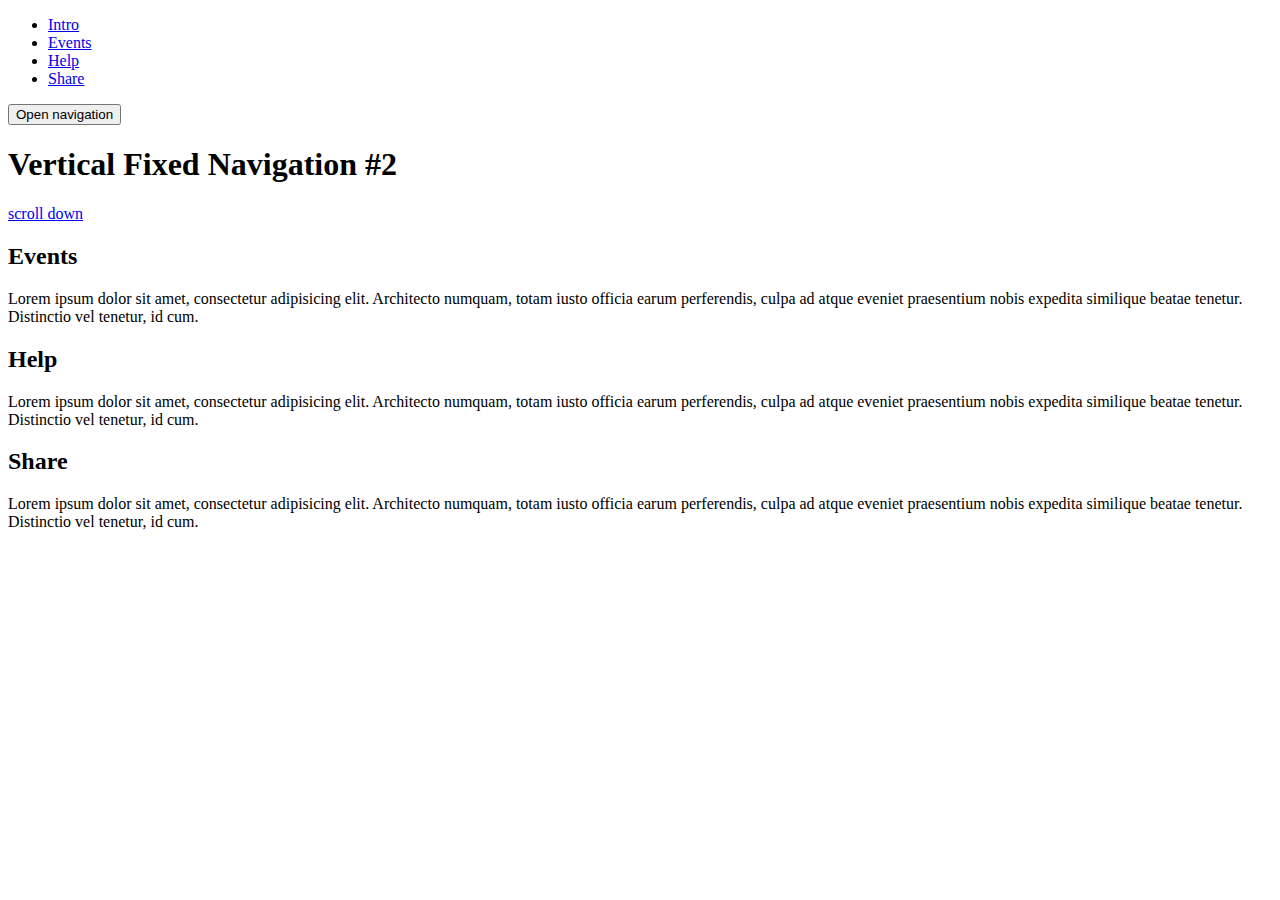
==== index.html @ 5c5885e7 "created files" ====
<!doctype html>
<html lang="en" class="no-js">
	<head>
		<meta charset="UTF-8">
		<meta name="viewport" content="width=device-width, initial-scale=1">

		<link href='https://fonts.googleapis.com/css?family=Sintony:400,700' rel='stylesheet' type='text/css'>

		<link rel="stylesheet" href="css/reset.css"> <!-- CSS reset -->
		<link rel="stylesheet" href="css/style.css"> <!-- Resource style -->
		<script src="js/modernizr.js"></script> <!-- Modernizr -->

		<title>Vertical Fixed Navigation #2 | CodyHouse</title>
	</head>
	<body>
		<nav class="cd-vertical-nav">
			<ul>
				<li><a href="#section1" class="active"><span class="label">Intro</span></a></li>
				<li><a href="#section2"><span class="label">Events</span></a></li>
				<li><a href="#section3"><span class="label">Help</span></a></li>
				<li><a href="#section4"><span class="label">Share</span></a></li>
			</ul>
		</nav><!-- .cd-vertical-nav -->

		<button class="cd-nav-trigger cd-image-replace">Open navigation<span aria-hidden="true"></span></button>

		<section id="section1" class="cd-section">
			<div class="content-wrapper">
				<h1>Vertical Fixed Navigation <b>#2</b></h1>
				<a href="#section2" class="cd-scroll-down cd-image-replace">scroll down</a>
			</div>
		</section><!-- cd-section -->

		<section id="section2" class="cd-section">
			<div class="content-wrapper">
				<h2>Events</h2>
				<p>Lorem ipsum dolor sit amet, consectetur adipisicing elit. Architecto numquam, totam iusto officia earum perferendis, culpa ad atque eveniet praesentium nobis expedita similique beatae tenetur. Distinctio vel tenetur, id cum.</p>
			</div>
		</section><!-- cd-section -->

		<section id="section3" class="cd-section">
			<div class="content-wrapper">
				<h2>Help</h2>
				<p>Lorem ipsum dolor sit amet, consectetur adipisicing elit. Architecto numquam, totam iusto officia earum perferendis, culpa ad atque eveniet praesentium nobis expedita similique beatae tenetur. Distinctio vel tenetur, id cum.</p>
			</div>
		</section><!-- cd-section -->

		<section id="section4" class="cd-section">
			<div class="content-wrapper">
				<h2>Share</h2>
				<p>Lorem ipsum dolor sit amet, consectetur adipisicing elit. Architecto numquam, totam iusto officia earum perferendis, culpa ad atque eveniet praesentium nobis expedita similique beatae tenetur. Distinctio vel tenetur, id cum.</p>
			</div>
		</section><!-- cd-section -->

		<script src="js/jquery-2.1.4.js"></script>
		<script src="js/main.js"></script> <!-- Resource jQuery -->
	</body>
</html>
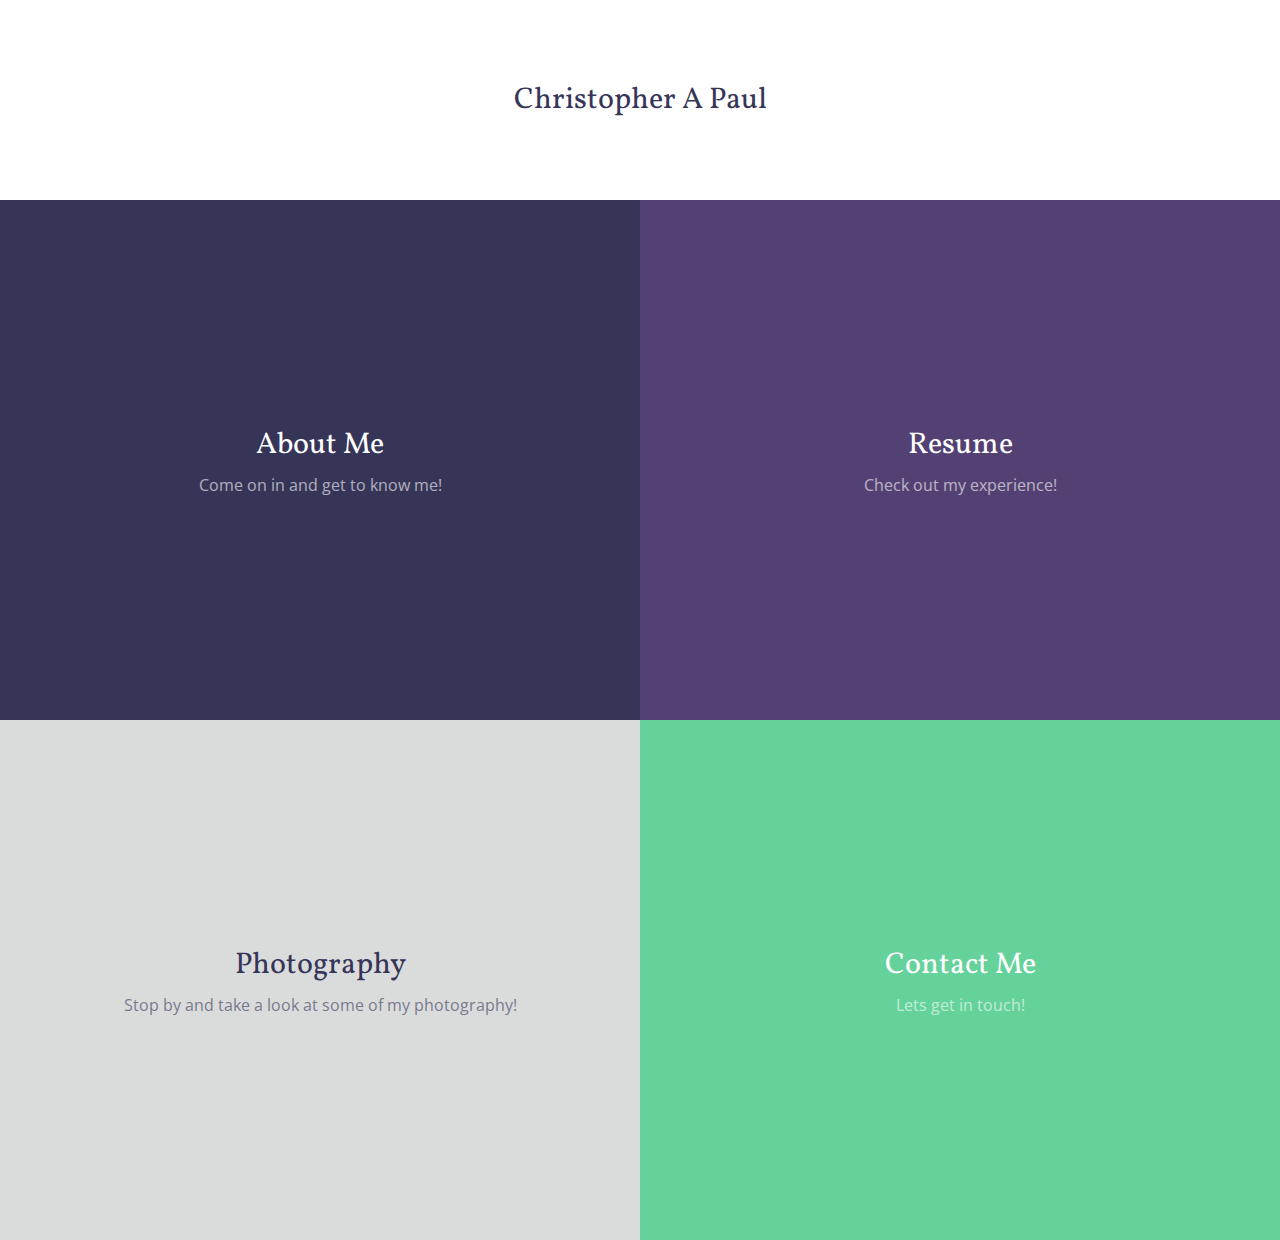
==== commit c32c2d7a: "messed with some css" ====
--- a/index.html
+++ b/index.html
@@ -4,55 +4,77 @@
 		<meta charset="UTF-8">
 		<meta name="viewport" content="width=device-width, initial-scale=1">
 
-		<link href='https://fonts.googleapis.com/css?family=Sintony:400,700' rel='stylesheet' type='text/css'>
+		<link href='http://fonts.googleapis.com/css?family=Vollkorn|Open+Sans:400,700' rel='stylesheet' type='text/css'>
 
-		<link rel="stylesheet" href="css/reset.css"> <!-- CSS reset -->
-		<link rel="stylesheet" href="css/style.css"> <!-- Resource style -->
-		<script src="js/modernizr.js"></script> <!-- Modernizr -->
+		<link rel="stylesheet" href="public_html/css/reset.css"> <!-- CSS reset -->
+		<link rel="stylesheet" href="public_html/css/style.css"> <!-- Resource style -->
+		<script src="public_html/js/modernizr.js"></script> <!-- Modernizr -->
 
-		<title>Vertical Fixed Navigation #2 | CodyHouse</title>
+		<title>Christopher A Paul</title>
 	</head>
 	<body>
-		<nav class="cd-vertical-nav">
-			<ul>
-				<li><a href="#section1" class="active"><span class="label">Intro</span></a></li>
-				<li><a href="#section2"><span class="label">Events</span></a></li>
-				<li><a href="#section3"><span class="label">Help</span></a></li>
-				<li><a href="#section4"><span class="label">Share</span></a></li>
-			</ul>
-		</nav><!-- .cd-vertical-nav -->
+		<main class="cd-main">
+			<header>
+				<h1>Christopher A Paul</h1>
+			</header>
 
-		<button class="cd-nav-trigger cd-image-replace">Open navigation<span aria-hidden="true"></span></button>
+			<ul class="cd-gallery">
+				<li class="cd-item">
+					<a href="public_html/item-1.html">
+						<div>
+							<h2> About Me</h2>
+							<p> Come on in and get to know me! </p>
+							<b>View More</b>
+						</div>
+					</a>
+				</li>
 
-		<section id="section1" class="cd-section">
-			<div class="content-wrapper">
-				<h1>Vertical Fixed Navigation <b>#2</b></h1>
-				<a href="#section2" class="cd-scroll-down cd-image-replace">scroll down</a>
+				<li class="cd-item">
+					<a href="public_html/item-2.html">
+						<div>
+							<h2> Resume </h2>
+							<p> Check out my experience!</p>
+							<b>View More</b>
+						</div>
+					</a>
+				</li>
+
+				<li class="cd-item">
+					<a class="dark-text" href="public_html/item-3.html">
+						<div>
+							<h2> Photography </h2>
+							<p>Stop by and take a look at some of my photography!</p>
+							<b>View More</b>
+						</div>
+					</a>
+				</li>
+
+				<li class="cd-item">
+					<a href="public_html/item-4.html">
+						<div>
+							<h2>Contact Me </h2>
+							<p> Lets get in touch!</p>
+							<b>View More</b>
+						</div>
+					</a>
+				</li>
+			</ul> <!-- .cd-gallery -->
+		</main> <!-- .cd-main -->
+
+		<div class="cd-folding-panel">
+
+			<div class="fold-left"></div> <!-- this is the left fold -->
+
+			<div class="fold-right"></div> <!-- this is the right fold -->
+
+			<div class="cd-fold-content">
+				<!-- content will be loaded using javascript -->
 			</div>
-		</section><!-- cd-section -->
 
-		<section id="section2" class="cd-section">
-			<div class="content-wrapper">
-				<h2>Events</h2>
-				<p>Lorem ipsum dolor sit amet, consectetur adipisicing elit. Architecto numquam, totam iusto officia earum perferendis, culpa ad atque eveniet praesentium nobis expedita similique beatae tenetur. Distinctio vel tenetur, id cum.</p>
-			</div>
-		</section><!-- cd-section -->
+			<a class="cd-close" href="#0"></a>
+		</div> <!-- .cd-folding-panel -->
 
-		<section id="section3" class="cd-section">
-			<div class="content-wrapper">
-				<h2>Help</h2>
-				<p>Lorem ipsum dolor sit amet, consectetur adipisicing elit. Architecto numquam, totam iusto officia earum perferendis, culpa ad atque eveniet praesentium nobis expedita similique beatae tenetur. Distinctio vel tenetur, id cum.</p>
-			</div>
-		</section><!-- cd-section -->
-
-		<section id="section4" class="cd-section">
-			<div class="content-wrapper">
-				<h2>Share</h2>
-				<p>Lorem ipsum dolor sit amet, consectetur adipisicing elit. Architecto numquam, totam iusto officia earum perferendis, culpa ad atque eveniet praesentium nobis expedita similique beatae tenetur. Distinctio vel tenetur, id cum.</p>
-			</div>
-		</section><!-- cd-section -->
-
-		<script src="js/jquery-2.1.4.js"></script>
-		<script src="js/main.js"></script> <!-- Resource jQuery -->
+		<script src="public_html/js/jquery-2.1.1.js"></script>
+		<script src="public_html/js/main.js"></script> <!-- Resource jQuery -->
 	</body>
 </html>--- a/public_html/css/style.css
+++ b/public_html/css/style.css
@@ -0,0 +1,606 @@
+/* --------------------------------
+Primary style
+-------------------------------- */
+*, *::after, *::before {
+	box-sizing: border-box;
+}
+
+html {
+	font-size: 62.5%;
+}
+
+body {
+	font-size: 1.6rem;
+	font-family: "Open Sans", sans-serif;
+	color: #363558;
+	background-color: #1c1726;
+}
+
+a {
+	color: #544173;
+	text-decoration: none;
+}
+
+h1, h2 {
+	font-family: "Vollkorn", serif;
+}
+
+/* --------------------------------
+Patterns - reusable parts of our design
+-------------------------------- */
+.overflow-hidden {
+	overflow: hidden;
+}
+
+/* --------------------------------
+Header
+-------------------------------- */
+header {
+	height: 170px;
+	line-height: 170px;
+	text-align: center;
+	background: #ffffff;
+}
+header h1 {
+	font-size: 2.2rem;
+	color: #363558;
+}
+@media only screen and (min-width: 600px) {
+	header {
+		height: 200px;
+		line-height: 200px;
+	}
+	header h1 {
+		font-size: 3rem;
+	}
+}
+
+/* --------------------------------
+Main content
+-------------------------------- */
+.cd-main {
+	overflow-x: hidden;
+}
+.cd-main::before {
+	/* never visible - this is used in jQuery to check the current MQ */
+	display: none;
+	content: 'mobile';
+}
+.cd-main > * {
+	-webkit-transition: -webkit-transform 0.5s 0.4s;
+	-moz-transition: -moz-transform 0.5s 0.4s;
+	transition: transform 0.5s 0.4s;
+}
+.cd-main.fold-is-open > * {
+	/* on mobile - translate .cd-main content to the right when the .cd-folding-panel is open */
+	-webkit-transform: translateX(100%);
+	-moz-transform: translateX(100%);
+	-ms-transform: translateX(100%);
+	-o-transform: translateX(100%);
+	transform: translateX(100%);
+	-webkit-transition: -webkit-transform 0.5s 0s;
+	-moz-transition: -moz-transform 0.5s 0s;
+	transition: transform 0.5s 0s;
+}
+@media only screen and (min-width: 600px) {
+	.cd-main.fold-is-open > * {
+		-webkit-transform: translateX(600px);
+		-moz-transform: translateX(600px);
+		-ms-transform: translateX(600px);
+		-o-transform: translateX(600px);
+		transform: translateX(600px);
+	}
+}
+@media only screen and (min-width: 1100px) {
+	.cd-main::before {
+		/* never visible - this is used in jQuery to check the current MQ */
+		content: 'desktop';
+	}
+	.cd-main.fold-is-open > * {
+		/* reset style - on bigger devices we translate the gallery items */
+		-webkit-transform: translateX(0);
+		-moz-transform: translateX(0);
+		-ms-transform: translateX(0);
+		-o-transform: translateX(0);
+		transform: translateX(0);
+	}
+}
+
+.cd-gallery::after {
+	clear: both;
+	content: "";
+	display: table;
+}
+.cd-gallery::before {
+	/* this is the dark layer covering the .cd-gallery when the .cd-folding-panel is open */
+	display: block;
+	content: '';
+	position: absolute;
+	z-index: 1;
+	top: 0;
+	left: 0;
+	height: 100%;
+	width: 100%;
+	background-color: rgba(28, 23, 38, 0.6);
+	opacity: 0;
+	visibility: hidden;
+	-webkit-transition: opacity 0.5s 0.4s, visibility 0s 0.9s;
+	-moz-transition: opacity 0.5s 0.4s, visibility 0s 0.9s;
+	transition: opacity 0.5s 0.4s, visibility 0s 0.9s;
+}
+.fold-is-open .cd-gallery::before {
+	visibility: visible;
+	opacity: 1;
+	-webkit-transition: opacity 0.5s 0s, visibility 0s 0s;
+	-moz-transition: opacity 0.5s 0s, visibility 0s 0s;
+	transition: opacity 0.5s 0s, visibility 0s 0s;
+}
+
+.cd-item {
+	width: 100%;
+	height: 300px;
+	text-align: center;
+	/* Force Hardware Acceleration */
+	-webkit-transform: translateZ(0);
+	-moz-transform: translateZ(0);
+	-ms-transform: translateZ(0);
+	-o-transform: translateZ(0);
+	transform: translateZ(0);
+	-webkit-backface-visibility: hidden;
+	backface-visibility: hidden;
+	-webkit-transition: -webkit-transform 0.5s 0.4s;
+	-moz-transition: -moz-transform 0.5s 0.4s;
+	transition: transform 0.5s 0.4s;
+}
+.cd-item > a {
+	display: table;
+	height: 100%;
+	width: 100%;
+	overflow: hidden;
+	color: #ffffff;
+	-webkit-font-smoothing: antialiased;
+	-moz-osx-font-smoothing: grayscale;
+}
+.cd-item > a.dark-text {
+	color: #363558;
+}
+.cd-item > a.dark-text b {
+	border-color: #363558;
+}
+.cd-item div {
+	display: table-cell;
+	vertical-align: middle;
+}
+.cd-item:nth-of-type(1) {
+	background-color: #363558;
+}
+.cd-item:nth-of-type(2) {
+	background-color: #544173;
+}
+.cd-item:nth-of-type(3) {
+	background-color: #dadcdc;
+}
+.cd-item:nth-of-type(4) {
+	background-color: #65d29b;
+}
+.cd-item h2 {
+	font-size: 2.2rem;
+}
+.cd-item p {
+	line-height: 1.2;
+	font-size: 1.4rem;
+	opacity: 0.6;
+	padding: 1em 0;
+}
+.cd-item b {
+	display: inline-block;
+	font-size: 1.2rem;
+	font-weight: bold;
+	text-transform: uppercase;
+	letter-spacing: 1px;
+	padding: 1em 1.3em;
+	border-radius: 50em;
+	border: 1px solid #ffffff;
+}
+@media only screen and (min-width: 1100px) {
+	.cd-item {
+		width: 50%;
+		float: left;
+		height: 520px;
+		-webkit-transition: -webkit-transform 0.5s 0.4s;
+		-moz-transition: -moz-transform 0.5s 0.4s;
+		transition: transform 0.5s 0.4s;
+	}
+	.cd-item h2 {
+		font-size: 3rem;
+	}
+	.cd-item p {
+		font-size: 1.6rem;
+	}
+	.cd-item h2, .cd-item p {
+		-webkit-transform: translateY(30px);
+		-moz-transform: translateY(30px);
+		-ms-transform: translateY(30px);
+		-o-transform: translateY(30px);
+		transform: translateY(30px);
+		-webkit-transition: -webkit-transform 0.3s 0.1s;
+		-moz-transition: -moz-transform 0.3s 0.1s;
+		transition: transform 0.3s 0.1s;
+	}
+	.cd-item b {
+		opacity: 0;
+		-webkit-transform: translateY(20px);
+		-moz-transform: translateY(20px);
+		-ms-transform: translateY(20px);
+		-o-transform: translateY(20px);
+		transform: translateY(20px);
+		-webkit-transition: opacity 0.3s 0s, -webkit-transform 0.3s 0s;
+		-moz-transition: opacity 0.3s 0s, -moz-transform 0.3s 0s;
+		transition: opacity 0.3s 0s, transform 0.3s 0s;
+	}
+	.no-touch .cd-item a:hover h2, .no-touch .cd-item a:hover p {
+		-webkit-transform: translateY(0);
+		-moz-transform: translateY(0);
+		-ms-transform: translateY(0);
+		-o-transform: translateY(0);
+		transform: translateY(0);
+		-webkit-transition: -webkit-transform 0.3s 0s;
+		-moz-transition: -moz-transform 0.3s 0s;
+		transition: transform 0.3s 0s;
+	}
+	.no-touch .cd-item a:hover b {
+		opacity: 1;
+		-webkit-transform: translateY(0);
+		-moz-transform: translateY(0);
+		-ms-transform: translateY(0);
+		-o-transform: translateY(0);
+		transform: translateY(0);
+		-webkit-transition: opacity 0.3s 0.1s, -webkit-transform 0.3s 0.1s;
+		-moz-transition: opacity 0.3s 0.1s, -moz-transform 0.3s 0.1s;
+		transition: opacity 0.3s 0.1s, transform 0.3s 0.1s;
+	}
+	.fold-is-open .cd-item {
+		-webkit-transition: -webkit-transform 0.5s 0s;
+		-moz-transition: -moz-transform 0.5s 0s;
+		transition: transform 0.5s 0s;
+		-webkit-transform: translateX(-400px);
+		-moz-transform: translateX(-400px);
+		-ms-transform: translateX(-400px);
+		-o-transform: translateX(-400px);
+		transform: translateX(-400px);
+	}
+	.fold-is-open .cd-item:nth-of-type(2n) {
+		-webkit-transform: translateX(400px);
+		-moz-transform: translateX(400px);
+		-ms-transform: translateX(400px);
+		-o-transform: translateX(400px);
+		transform: translateX(400px);
+	}
+}
+
+/* --------------------------------
+folding panel
+-------------------------------- */
+.cd-folding-panel {
+	position: fixed;
+	z-index: 1;
+	top: 0;
+	left: 0;
+	height: 100vh;
+	width: 100%;
+	visibility: hidden;
+	overflow: hidden;
+	-webkit-transition: visibility 0s 0.9s;
+	-moz-transition: visibility 0s 0.9s;
+	transition: visibility 0s 0.9s;
+}
+.cd-folding-panel .fold-left,
+.cd-folding-panel .fold-right {
+	/* the :after elements of .fold-left and .fold-right are the 2 fold sides */
+	width: 100%;
+	height: 100vh;
+	overflow: hidden;
+	position: relative;
+	/* enable a 3D-space for children elements */
+	-webkit-perspective: 2000px;
+	-moz-perspective: 2000px;
+	perspective: 2000px;
+}
+.cd-folding-panel .fold-left::after,
+.cd-folding-panel .fold-right::after {
+	/* 2 fold sides */
+	content: '';
+	position: absolute;
+	top: 0;
+	left: 0;
+	height: 100%;
+	width: 100%;
+	/* Force Hardware Acceleration */
+	-webkit-transform: translateZ(0);
+	-moz-transform: translateZ(0);
+	-ms-transform: translateZ(0);
+	-o-transform: translateZ(0);
+	transform: translateZ(0);
+	-webkit-backface-visibility: hidden;
+	backface-visibility: hidden;
+	-webkit-transition: -webkit-transform 0.5s 0.4s, background-color 0.5s 0.4s;
+	-moz-transition: -moz-transform 0.5s 0.4s, background-color 0.5s 0.4s;
+	transition: transform 0.5s 0.4s, background-color 0.5s 0.4s;
+}
+.cd-folding-panel .fold-right {
+	-webkit-perspective-origin: 0% 50%;
+	-moz-perspective-origin: 0% 50%;
+	perspective-origin: 0% 50%;
+}
+.cd-folding-panel .fold-right::after {
+	-webkit-transform-origin: right center;
+	-moz-transform-origin: right center;
+	-ms-transform-origin: right center;
+	-o-transform-origin: right center;
+	transform-origin: right center;
+	-webkit-transform: translateX(-100%) rotateY(-90deg);
+	-moz-transform: translateX(-100%) rotateY(-90deg);
+	-ms-transform: translateX(-100%) rotateY(-90deg);
+	-o-transform: translateX(-100%) rotateY(-90deg);
+	transform: translateX(-100%) rotateY(-90deg);
+	background-color: #c0c3c3;
+}
+.cd-folding-panel .fold-left {
+	/* on mobile only the right fold side is visible */
+	display: none;
+}
+.cd-folding-panel .fold-left::after {
+	background-color: #f9fafa;
+}
+.cd-folding-panel .cd-close {
+	/* 'X' close icon */
+	position: absolute;
+	z-index: 1;
+	display: inline-block;
+	top: 10px;
+	right: 10px;
+	height: 44px;
+	width: 44px;
+	/* image replacement */
+	overflow: hidden;
+	text-indent: 100%;
+	white-space: nowrap;
+	opacity: 0;
+	-webkit-transition: opacity 0.2s 0s;
+	-moz-transition: opacity 0.2s 0s;
+	transition: opacity 0.2s 0s;
+}
+.cd-folding-panel .cd-close::after, .cd-folding-panel .cd-close::before {
+	/* lines of 'X' icon */
+	content: '';
+	position: absolute;
+	height: 3px;
+	width: 32px;
+	left: 50%;
+	top: 50%;
+	background-color: #544173;
+	-webkit-backface-visibility: hidden;
+	backface-visibility: hidden;
+	-webkit-transition: opacity 0.2s;
+	-moz-transition: opacity 0.2s;
+	transition: opacity 0.2s;
+}
+.cd-folding-panel .cd-close::after {
+	-webkit-transform: translateX(-50%) translateY(-50%) rotate(45deg);
+	-moz-transform: translateX(-50%) translateY(-50%) rotate(45deg);
+	-ms-transform: translateX(-50%) translateY(-50%) rotate(45deg);
+	-o-transform: translateX(-50%) translateY(-50%) rotate(45deg);
+	transform: translateX(-50%) translateY(-50%) rotate(45deg);
+}
+.cd-folding-panel .cd-close::before {
+	-webkit-transform: translateX(-50%) translateY(-50%) rotate(-45deg);
+	-moz-transform: translateX(-50%) translateY(-50%) rotate(-45deg);
+	-ms-transform: translateX(-50%) translateY(-50%) rotate(-45deg);
+	-o-transform: translateX(-50%) translateY(-50%) rotate(-45deg);
+	transform: translateX(-50%) translateY(-50%) rotate(-45deg);
+}
+.cd-folding-panel.is-open {
+	visibility: visible;
+	-webkit-transition: visibility 0s 0s;
+	-moz-transition: visibility 0s 0s;
+	transition: visibility 0s 0s;
+}
+.cd-folding-panel.is-open .fold-right::after,
+.cd-folding-panel.is-open .fold-left::after {
+	-webkit-transform: translateX(0);
+	-moz-transform: translateX(0);
+	-ms-transform: translateX(0);
+	-o-transform: translateX(0);
+	transform: translateX(0);
+	-webkit-transition: -webkit-transform 0.5s 0s, background-color 0.5s 0s;
+	-moz-transition: -moz-transform 0.5s 0s, background-color 0.5s 0s;
+	transition: transform 0.5s 0s, background-color 0.5s 0s;
+}
+.cd-folding-panel.is-open .fold-right::after {
+	background-color: #f9fafa;
+}
+.cd-folding-panel.is-open .cd-close {
+	opacity: 1;
+	-webkit-transition: opacity 0.2s 0.5s;
+	-moz-transition: opacity 0.2s 0.5s;
+	transition: opacity 0.2s 0.5s;
+}
+@media only screen and (min-width: 600px) {
+	.cd-folding-panel {
+		width: 600px;
+	}
+}
+@media only screen and (min-width: 1100px) {
+	.cd-folding-panel {
+		left: 50%;
+		right: auto;
+		-webkit-transform: translateX(-50%);
+		-moz-transform: translateX(-50%);
+		-ms-transform: translateX(-50%);
+		-o-transform: translateX(-50%);
+		transform: translateX(-50%);
+		width: 800px;
+	}
+	.cd-folding-panel .fold-left,
+	.cd-folding-panel .fold-right {
+		width: 50%;
+		float: left;
+		height: 100%;
+	}
+	.cd-folding-panel .fold-right {
+		/* change perspective-origin so that the 2 fold sides have the same vanishing point */
+		-webkit-perspective-origin: 0% 50%;
+		-moz-perspective-origin: 0% 50%;
+		perspective-origin: 0% 50%;
+	}
+	.cd-folding-panel .fold-right::after {
+		-webkit-transform-origin: right center;
+		-moz-transform-origin: right center;
+		-ms-transform-origin: right center;
+		-o-transform-origin: right center;
+		transform-origin: right center;
+		-webkit-transform: translateX(-100%) rotateY(-90deg);
+		-moz-transform: translateX(-100%) rotateY(-90deg);
+		-ms-transform: translateX(-100%) rotateY(-90deg);
+		-o-transform: translateX(-100%) rotateY(-90deg);
+		transform: translateX(-100%) rotateY(-90deg);
+	}
+	.cd-folding-panel .fold-left {
+		display: block;
+		/* change perspective-origin so that the 2 fold sides have the same vanishing point */
+		-webkit-perspective-origin: 100% 50%;
+		-moz-perspective-origin: 100% 50%;
+		perspective-origin: 100% 50%;
+	}
+	.cd-folding-panel .fold-left::after {
+		-webkit-transform-origin: left center;
+		-moz-transform-origin: left center;
+		-ms-transform-origin: left center;
+		-o-transform-origin: left center;
+		transform-origin: left center;
+		-webkit-transform: translateX(100%) rotateY(90deg);
+		-moz-transform: translateX(100%) rotateY(90deg);
+		-ms-transform: translateX(100%) rotateY(90deg);
+		-o-transform: translateX(100%) rotateY(90deg);
+		transform: translateX(100%) rotateY(90deg);
+	}
+}
+
+.cd-fold-content {
+	position: absolute;
+	top: 0;
+	left: 0;
+	height: 100%;
+	width: 100%;
+	padding: 4em 2em;
+	visibility: hidden;
+	-webkit-transition: visibility 0s 0.4s;
+	-moz-transition: visibility 0s 0.4s;
+	transition: visibility 0s 0.4s;
+}
+.cd-fold-content > * {
+	opacity: 0;
+	-webkit-transform: translateY(20px);
+	-moz-transform: translateY(20px);
+	-ms-transform: translateY(20px);
+	-o-transform: translateY(20px);
+	transform: translateY(20px);
+}
+.cd-fold-content h2 {
+	font-size: 2.4rem;
+	-webkit-transition: -webkit-transform 0.2s 0.2s, opacity 0.2s 0.2s;
+	-moz-transition: -moz-transform 0.2s 0.2s, opacity 0.2s 0.2s;
+	transition: transform 0.2s 0.2s, opacity 0.2s 0.2s;
+}
+.cd-fold-content p, .cd-fold-content em {
+	line-height: 1.6;
+}
+.cd-fold-content em {
+	display: inline-block;
+	margin: 1em 0;
+	font-family: "Vollkorn", serif;
+	font-size: 1.8rem;
+	color: #7a78ae;
+	-webkit-transition: -webkit-transform 0.2s 0.1s, opacity 0.2s 0.1s;
+	-moz-transition: -moz-transform 0.2s 0.1s, opacity 0.2s 0.1s;
+	transition: transform 0.2s 0.1s, opacity 0.2s 0.1s;
+}
+.cd-fold-content p {
+	margin-bottom: 1em;
+	font-size: 1.4rem;
+	-webkit-transition: -webkit-transform 0.2s 0s, opacity 0.2s 0s;
+	-moz-transition: -moz-transform 0.2s 0s, opacity 0.2s 0s;
+	transition: transform 0.2s 0s, opacity 0.2s 0s;
+}
+.is-open .cd-fold-content {
+	overflow-y: auto;
+	-webkit-overflow-scrolling: touch;
+	visibility: visible;
+	-webkit-transition: visibility 0s 0.5s;
+	-moz-transition: visibility 0s 0.5s;
+	transition: visibility 0s 0.5s;
+}
+.is-open .cd-fold-content > * {
+	opacity: 1;
+	-webkit-transform: translateY(0);
+	-moz-transform: translateY(0);
+	-ms-transform: translateY(0);
+	-o-transform: translateY(0);
+	transform: translateY(0);
+}
+.is-open .cd-fold-content h2 {
+	-webkit-transition: -webkit-transform 0.2s 0.5s, opacity 0.2s 0.5s;
+	-moz-transition: -moz-transform 0.2s 0.5s, opacity 0.2s 0.5s;
+	transition: transform 0.2s 0.5s, opacity 0.2s 0.5s;
+}
+.is-open .cd-fold-content em {
+	-webkit-transition: -webkit-transform 0.2s 0.6s, opacity 0.2s 0.6s;
+	-moz-transition: -moz-transform 0.2s 0.6s, opacity 0.2s 0.6s;
+	transition: transform 0.2s 0.6s, opacity 0.2s 0.6s;
+}
+.is-open .cd-fold-content p {
+	-webkit-transition: -webkit-transform 0.2s 0.7s, opacity 0.2s 0.7s;
+	-moz-transition: -moz-transform 0.2s 0.7s, opacity 0.2s 0.7s;
+	transition: transform 0.2s 0.7s, opacity 0.2s 0.7s;
+}
+@media only screen and (min-width: 600px) {
+	.cd-fold-content h2 {
+		font-size: 3.2rem;
+	}
+}
+@media only screen and (min-width: 1100px) {
+	.cd-fold-content {
+		padding: 4em;
+	}
+	.cd-fold-content > * {
+		-webkit-transform: translateY(40px);
+		-moz-transform: translateY(40px);
+		-ms-transform: translateY(40px);
+		-o-transform: translateY(40px);
+		transform: translateY(40px);
+	}
+	.cd-fold-content em {
+		font-size: 2.2rem;
+	}
+	.cd-fold-content p {
+		font-size: 1.6rem;
+	}
+}
+
+/* --------------------------------
+Javascript disabled
+-------------------------------- */
+.no-js .cd-fold-content.single-page {
+	position: static;
+	visibility: visible;
+	height: auto;
+	background-color: #dadcdc;
+}
+.no-js .cd-fold-content.single-page > * {
+	opacity: 1;
+	-webkit-transform: translateY(0);
+	-moz-transform: translateY(0);
+	-ms-transform: translateY(0);
+	-o-transform: translateY(0);
+	transform: translateY(0);
+}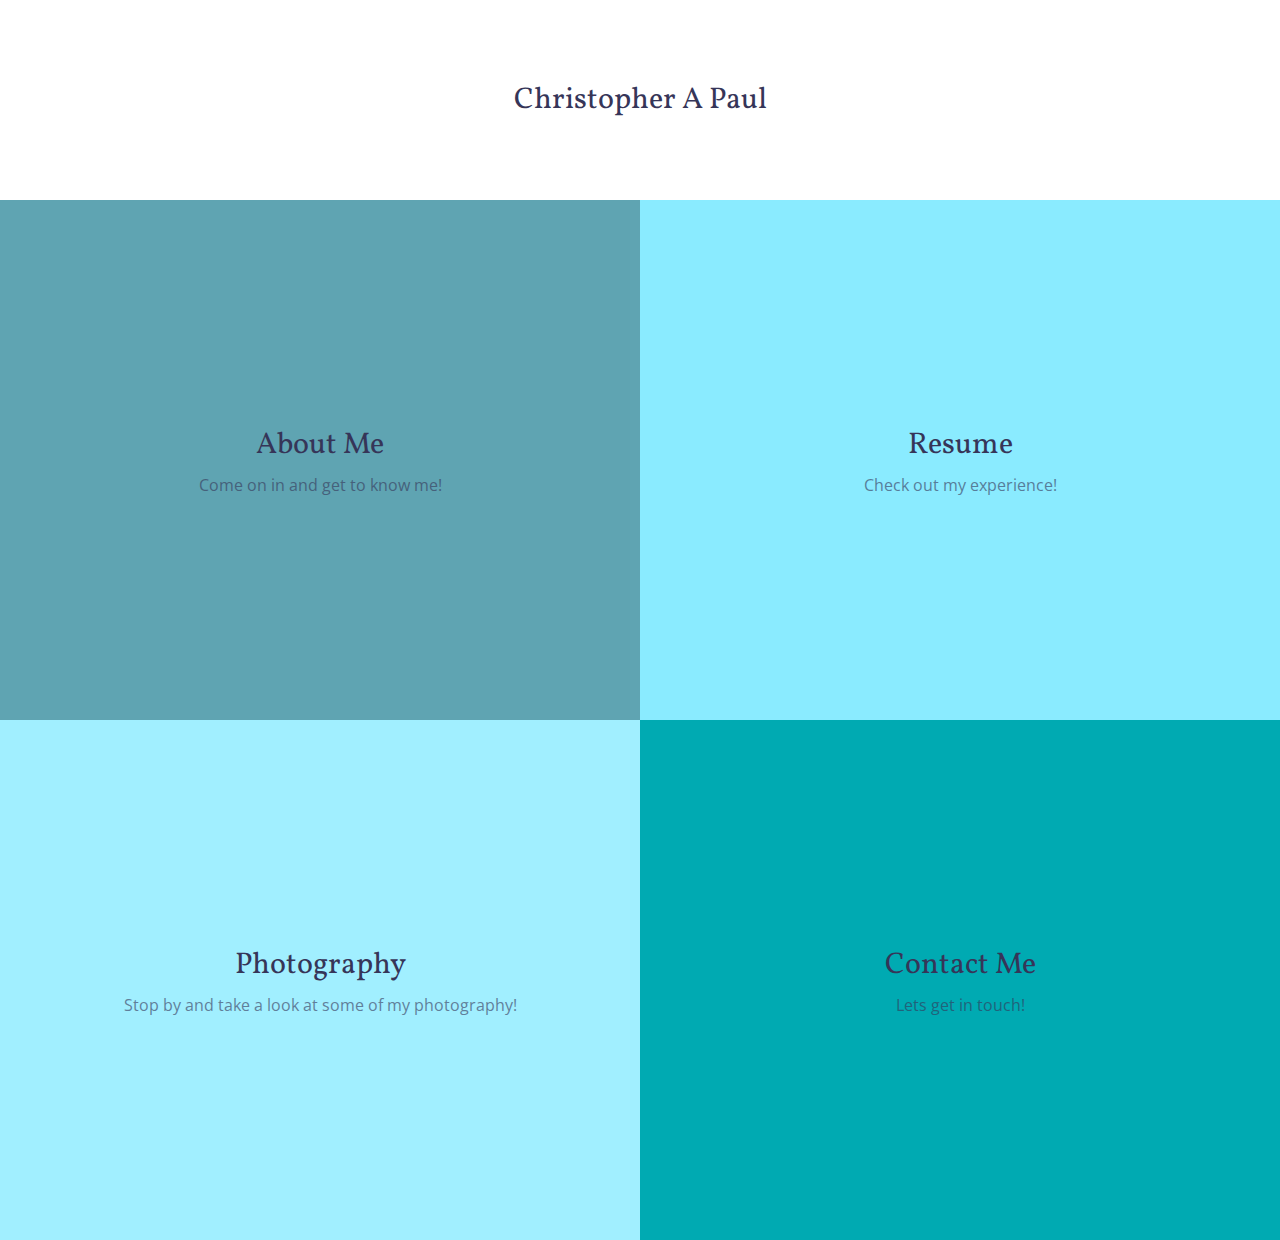
==== commit 254f311b: "Finished photography page, changed colors of main page" ====
--- a/index.html
+++ b/index.html
@@ -7,8 +7,29 @@
 		<link href='http://fonts.googleapis.com/css?family=Vollkorn|Open+Sans:400,700' rel='stylesheet' type='text/css'>
 
 		<link rel="stylesheet" href="public_html/css/reset.css"> <!-- CSS reset -->
+
+		<!-- Bootstrap Core CSS -->
+		<link href="css/bootstrap.min.css" rel="stylesheet">
+
+		<!-- Custom CSS -->
+		<link href="css/thumbnail-gallary.css" rel="stylesheet">
+
 		<link rel="stylesheet" href="public_html/css/style.css"> <!-- Resource style -->
+
+		<!-- HTML5 Shim and Respond.js IE8 support of HTML5 elements and media queries -->
+		<!-- WARNING: Respond.js doesn't work if you view the page via file:// -->
+		<!--[if lt IE 9]>
+		<script src="https://oss.maxcdn.com/libs/html5shiv/3.7.0/html5shiv.js"></script>
+		<script src="https://oss.maxcdn.com/libs/respond.js/1.4.2/respond.min.js"></script>
+		<![endif]-->
+
 		<script src="public_html/js/modernizr.js"></script> <!-- Modernizr -->
+		<script src="public_html/js/jquery-2.1.1.js"></script>
+
+		<!-- Bootstrap Core JavaScript -->
+		<script src="js/bootstrap.min.js"></script>
+
+		<script src="public_html/js/main.js"></script> <!-- Resource jQuery -->
 
 		<title>Christopher A Paul</title>
 	</head>
@@ -20,7 +41,7 @@
 
 			<ul class="cd-gallery">
 				<li class="cd-item">
-					<a href="public_html/item-1.html">
+					<a class="dark-text" href="public_html/item-1.html">
 						<div>
 							<h2> About Me</h2>
 							<p> Come on in and get to know me! </p>
@@ -30,7 +51,7 @@
 				</li>
 
 				<li class="cd-item">
-					<a href="public_html/item-2.html">
+					<a class="dark-text" href="public_html/item-2.html">
 						<div>
 							<h2> Resume </h2>
 							<p> Check out my experience!</p>
@@ -50,7 +71,7 @@
 				</li>
 
 				<li class="cd-item">
-					<a href="public_html/item-4.html">
+					<a class="dark-text" href="public_html/item-4.html">
 						<div>
 							<h2>Contact Me </h2>
 							<p> Lets get in touch!</p>
@@ -74,7 +95,5 @@
 			<a class="cd-close" href="#0"></a>
 		</div> <!-- .cd-folding-panel -->
 
-		<script src="public_html/js/jquery-2.1.1.js"></script>
-		<script src="public_html/js/main.js"></script> <!-- Resource jQuery -->
 	</body>
 </html>--- a/public_html/css/style.css
+++ b/public_html/css/style.css
@@ -172,16 +172,16 @@
 	vertical-align: middle;
 }
 .cd-item:nth-of-type(1) {
-	background-color: #363558;
+	background-color: #5FA4B2;
 }
 .cd-item:nth-of-type(2) {
-	background-color: #544173;
+	background-color: #8AEBFF;
 }
 .cd-item:nth-of-type(3) {
-	background-color: #dadcdc;
+	background-color: #A1EFFF;
 }
 .cd-item:nth-of-type(4) {
-	background-color: #65d29b;
+	background-color: #00AAB2;
 }
 .cd-item h2 {
 	font-size: 2.2rem;
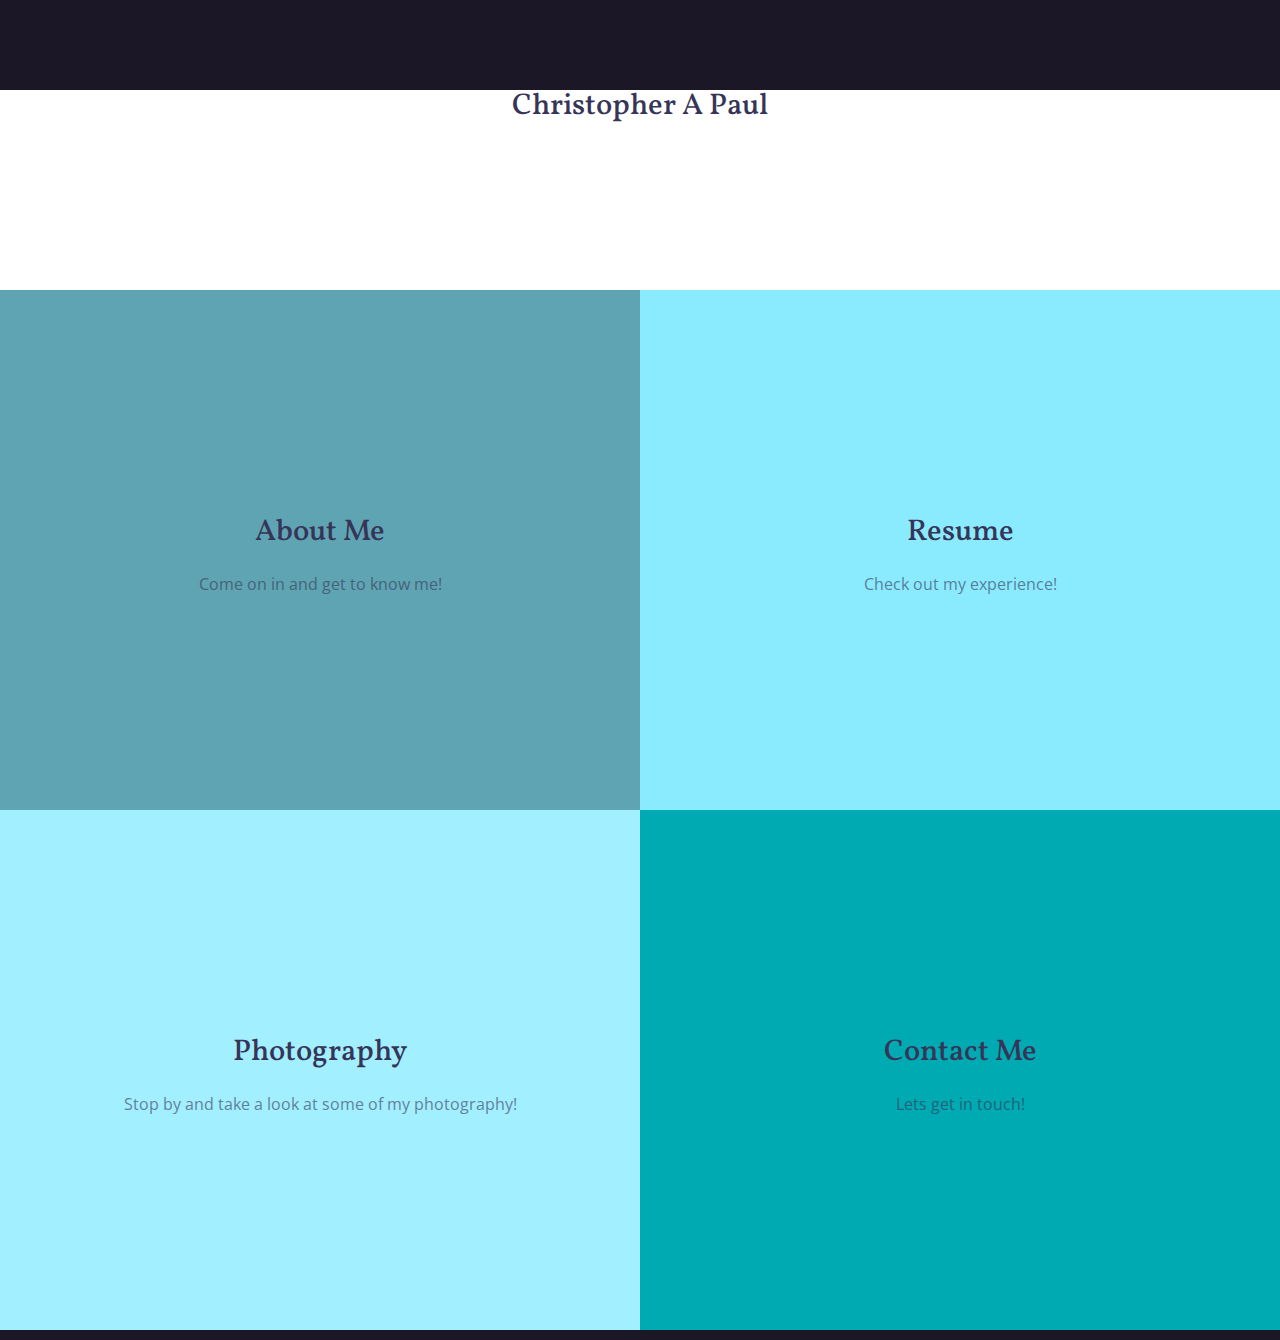
==== commit ae3310fb: "Updated content on the page and added in Sprots to about me. Finished up some styling and lose ends" ====
--- a/index.html
+++ b/index.html
@@ -9,12 +9,13 @@
 		<link rel="stylesheet" href="public_html/css/reset.css"> <!-- CSS reset -->
 
 		<!-- Bootstrap Core CSS -->
-		<link href="css/bootstrap.min.css" rel="stylesheet">
+		<link href="public_html/css/bootstrap.min.css" rel="stylesheet">
 
 		<!-- Custom CSS -->
-		<link href="css/thumbnail-gallary.css" rel="stylesheet">
+		<link href="public_html/css/thumbnail-gallary.css" rel="stylesheet">
 
 		<link rel="stylesheet" href="public_html/css/style.css"> <!-- Resource style -->
+		<link href="public_html/js/style.js" type="text/javascript">
 
 		<!-- HTML5 Shim and Respond.js IE8 support of HTML5 elements and media queries -->
 		<!-- WARNING: Respond.js doesn't work if you view the page via file:// -->
@@ -27,7 +28,7 @@
 		<script src="public_html/js/jquery-2.1.1.js"></script>
 
 		<!-- Bootstrap Core JavaScript -->
-		<script src="js/bootstrap.min.js"></script>
+		<script src="public_html/js/bootstrap.min.js"></script>
 
 		<script src="public_html/js/main.js"></script> <!-- Resource jQuery -->
 
--- a/public_html/css/thumbnail-gallary.css
+++ b/public_html/css/thumbnail-gallary.css
@@ -0,0 +1,17 @@
+/*!
+ * Start Bootstrap - Thumbnail Gallery HTML Template (http://startbootstrap.com)
+ * Code licensed under the Apache License v2.0.
+ * For details, see http://www.apache.org/licenses/LICENSE-2.0.
+ */
+
+body {
+	padding-top: 70px; /* Required padding for .navbar-fixed-top. Change if height of navigation changes. */
+}
+
+.thumb {
+	margin-bottom: 30px;
+}
+
+footer {
+	margin: 50px 0;
+}